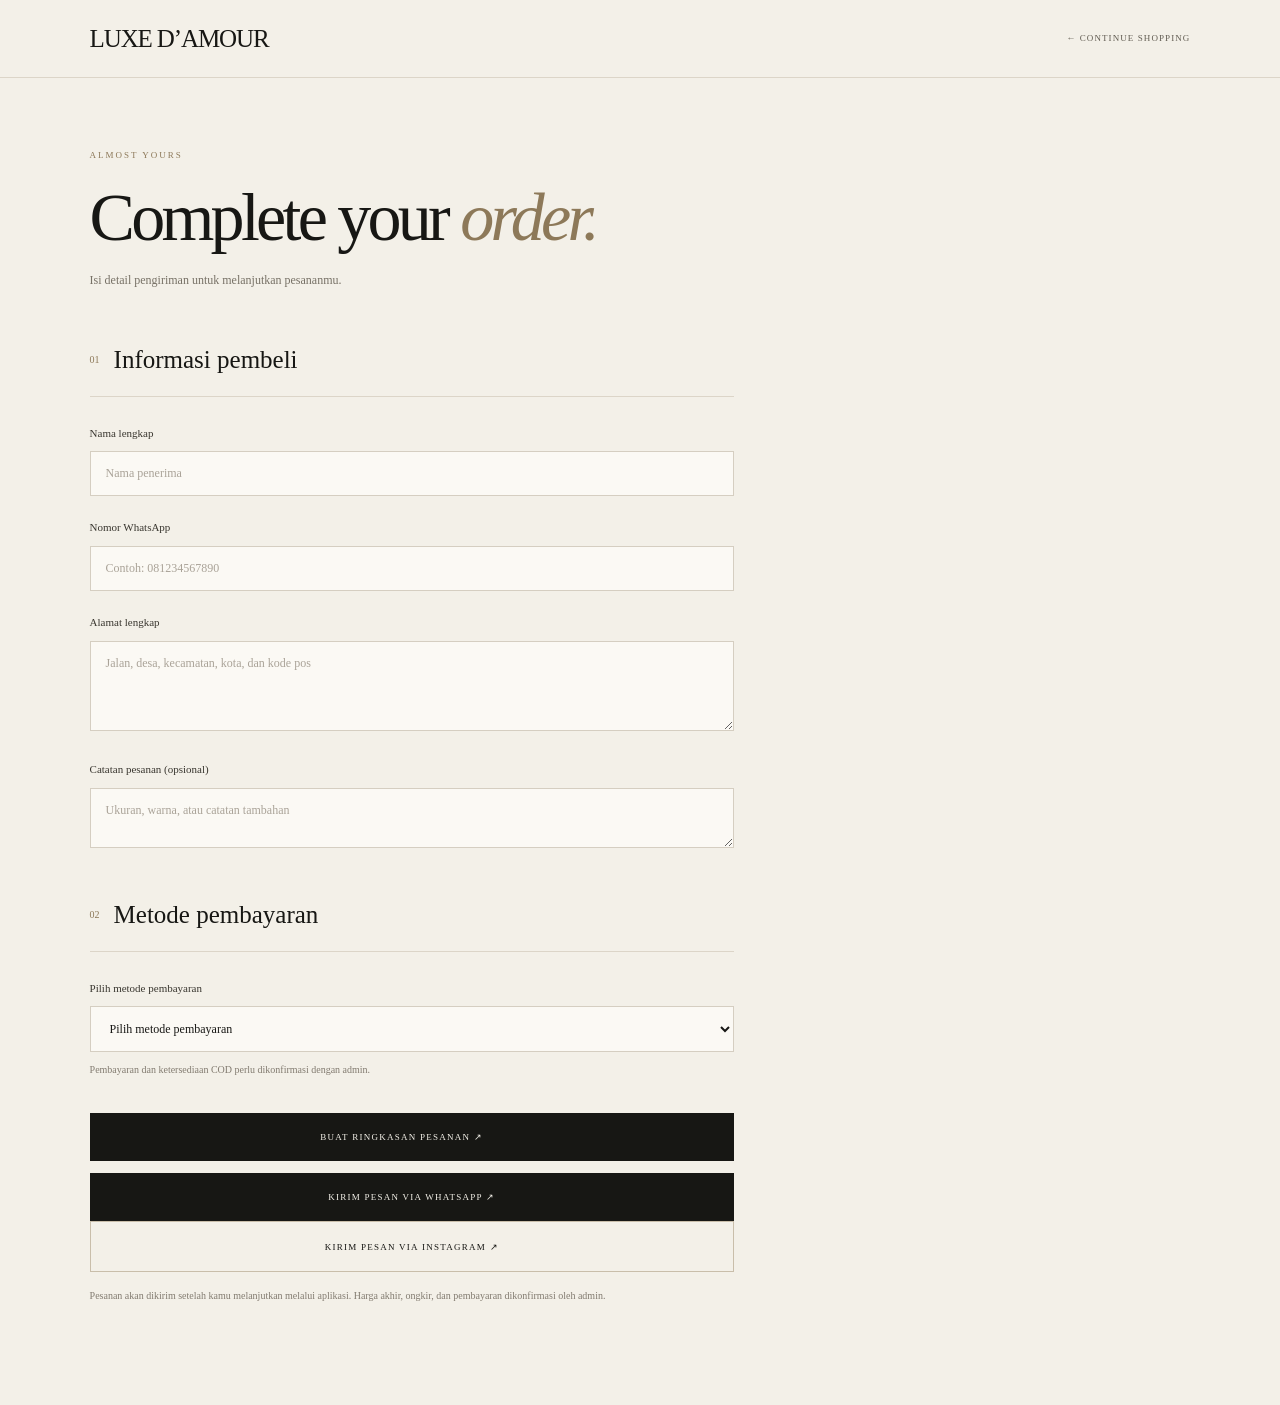
==== checkout.html @ 78acdd3e "Add files via upload" ====
<!DOCTYPE html>
<html lang="id">
<head>
  <meta charset="UTF-8">
  <meta name="viewport" content="width=device-width, initial-scale=1.0">

  <title>Checkout | LUXE D’AMOUR</title>

  <link rel="preconnect" href="https://fonts.googleapis.com">
  <link href="https://fonts.googleapis.com/css2?family=DM+Sans:wght@400;500;600&family=Playfair+Display:wght@400;500&display=swap" rel="stylesheet">

  <link rel="stylesheet" href="style.css">
  <script src="checkout.js" defer></script>
</head>

<body class="checkout-page">

  <header class="checkout-header">
    <a href="./index.html" class="logo">LUXE D’AMOUR</a>

    <a href="./index.html#shop" class="back-to-shop">
      ← CONTINUE SHOPPING
    </a>
  </header>

  <main class="checkout-container">

    <div class="checkout-intro">
      <p class="eyebrow">ALMOST YOURS</p>
      <h1>Complete your <em>order.</em></h1>
      <p>Isi detail pengiriman untuk melanjutkan pesananmu.</p>
    </div>

    <div class="checkout-layout">

      <section class="checkout-form-section">
        <div class="checkout-section-heading">
          <span>01</span>
          <h2>Informasi pembeli</h2>
        </div>

        <form id="checkout-form">

          <div class="form-field">
            <label for="buyer-name">Nama lengkap</label>
            <input
              id="buyer-name"
              name="name"
              type="text"
              placeholder="Nama penerima"
              autocomplete="name"
              required
            >
          </div>

          <div class="form-field">
            <label for="buyer-phone">Nomor WhatsApp</label>
            <input
              id="buyer-phone"
              name="phone"
              type="tel"
              placeholder="Contoh: 081234567890"
              autocomplete="tel"
              required
            >
          </div>

          <div class="form-field">
            <label for="buyer-address">Alamat lengkap</label>
            <textarea
              id="buyer-address"
              name="address"
              rows="4"
              placeholder="Jalan, desa, kecamatan, kota, dan kode pos"
              autocomplete="street-address"
              required
            ></textarea>
          </div>

          <div class="form-field">
            <label for="buyer-note">Catatan pesanan (opsional)</label>
            <textarea
              id="buyer-note"
              name="note"
              rows="2"
              placeholder="Ukuran, warna, atau catatan tambahan"
            ></textarea>
          </div>

          <div class="checkout-section-heading payment-heading">
            <span>02</span>
            <h2>Metode pembayaran</h2>
          </div>

          <div class="form-field">
            <label for="payment-method">Pilih metode pembayaran</label>
            <select
              id="payment-method"
              name="payment"
              required
            >
              <option value="">Pilih metode pembayaran</option>
              <option value="Transfer bank">Transfer bank</option>
              <option value="E-wallet">E-wallet</option>
              <option value="COD (konfirmasi terlebih dahulu)">
                COD (konfirmasi terlebih dahulu)
              </option>
            </select>
            <p class="field-note">
              Pembayaran dan ketersediaan COD perlu dikonfirmasi dengan admin.
            </p>
          </div>

          <button
            type="submit"
            id="place-order"
            class="button place-order-button"
          >
            BUAT RINGKASAN PESANAN ↗
          
<div class="checkout-actions">
  <button
    type="submit"
    class="button place-order-button"
  >
    <span>KIRIM PESAN VIA WHATSAPP ↗</span>
  </button>

  <button
    type="button"
    id="instagram-order"
    class="button instagram-order-button"
  >
    KIRIM PESAN VIA INSTAGRAM ↗
  </button>
</div>

<p class="checkout-disclaimer">
  Pesanan akan dikirim setelah kamu melanjutkan melalui aplikasi.
  Harga akhir, ongkir, dan pembayaran dikonfirmasi oleh admin.
</p>
---- style.css ----
css
/* =================================
   LUXE D'AMOUR — LUXURY STREETWEAR
   ================================= */

:root {
  --black: #0a0a09;
  --ivory: #f1eee7;
  --gray: #aaa69e;
  --line: rgba(241, 238, 231, 0.17);
  --gold: #a18b69;
  --serif: "Playfair Display", Georgia, serif;
  --sans: "DM Sans", Arial, sans-serif;
}

* {
  box-sizing: border-box;
  margin: 0;
  padding: 0;
}

html {
  scroll-behavior: smooth;
  scroll-padding-top: 100px;
}

body {
  background: var(--black);
  color: var(--ivory);
  font-family: var(--sans);
  font-size: 14px;
  line-height: 1.6;
}

body.no-scroll {
  overflow: hidden;
}

a {
  color: inherit;
  text-decoration: none;
}

button,
select {
  font: inherit;
}

button {
  color: inherit;
}

button:focus-visible,
a:focus-visible,
select:focus-visible {
  outline: 2px solid var(--gold);
  outline-offset: 4px;
}

.announcement {
  min-height: 29px;
  display: flex;
  align-items: center;
  justify-content: center;
  padding: 7px 12px;
  background: var(--ivory);
  color: var(--black);
  font-size: 9px;
  letter-spacing: 0.19em;
  text-align: center;
}

/* NAVIGATION */

.site-header {
  height: 78px;
  padding: 0 7%;
  display: flex;
  justify-content: space-between;
  align-items: center;
  gap: 24px;
  position: sticky;
  top: 0;
  z-index: 20;
  background: rgba(10, 10, 9, 0.96);
  border-bottom: 1px solid var(--line);
  backdrop-filter: blur(15px);
}

.logo {
  font-family: var(--serif);
  font-size: 25px;
  letter-spacing: -0.045em;
  white-space: nowrap;
}

.navigation {
  display: flex;
  align-items: center;
  gap: 34px;
}

.navigation a,
.cart-button {
  font-size: 9px;
  letter-spacing: 0.16em;
}

.navigation a {
  color: #c4c0b8;
  transition: color 0.2s ease;
}

.navigation a:hover {
  color: var(--ivory);
}

.cart-button {
  background: none;
  border: 0;
  cursor: pointer;
  white-space: nowrap;
}

.mobile-menu-toggle {
  display: none;
}

/* BUTTONS */

.button {
  min-height: 48px;
  padding: 0 22px;
  display: inline-flex;
  align-items: center;
  justify-content: center;
  gap: 20px;
  background: var(--ivory);
  color: var(--black);
  border: 1px solid var(--ivory);
  font-size: 9px;
  letter-spacing: 0.14em;
  cursor: pointer;
  transition:
    background 0.2s ease,
    color 0.2s ease,
    border-color 0.2s ease;
}

.button:hover {
  background: transparent;
  color: var(--ivory);
}

.button:disabled {
  opacity: 0.45;
  cursor: not-allowed;
}

/* HERO */

.hero {
  min-height: 620px;
  height: min(760px, calc(100svh - 107px));
  position: relative;
  display: flex;
  align-items: center;
  overflow: hidden;
}

.hero-image {
  position: absolute;
  inset: 0;
  background-image:
    url("https://images.unsplash.com/photo-1523398002811-999ca8dec234?auto=format&fit=crop&w=2200&q=90");
  background-size: cover;
  background-position: center 45%;
  filter: grayscale(1);
  transform: scale(1.01);
}

.hero::before {
  content: "";
  position: absolute;
  inset: 0;
  z-index: 1;
  background:
    linear-gradient(
      90deg,
      rgba(0, 0, 0, 0.84),
      rgba(0, 0, 0, 0.5) 40%,
      rgba(0, 0, 0, 0.05) 100%
    ),
    linear-gradient(
      0deg,
      rgba(0, 0, 0, 0.35),
      transparent 40%
    );
}

.hero-content {
  position: relative;
  z-index: 2;
  margin-left: 7%;
  padding: 50px 0;
  max-width: 650px;
}

.eyebrow {
  margin-bottom: 17px;
  color: #c3bfb5;
  font-size: 9px;
  letter-spacing: 0.22em;
  text-transform: uppercase;
}

.hero h1 {
  margin-bottom: 25px;
  font-family: var(--serif);
  font-size: clamp(55px, 7.5vw, 100px);
  font-weight: 400;
  line-height: 0.99;
  letter-spacing: -0.06em;
}

.hero h1 em,
.story h2 em {
  color: #d0c9bc;
  font-weight: 400;
}

.hero-description {
  margin-bottom: 30px;
  color: #e3dfd6;
  font-size: 11px;
  line-height: 2;
  letter-spacing: 0.16em;
  text-transform: uppercase;
}

.hero-caption {
  position: absolute;
  z-index: 2;
  top: 17%;
  right: 7%;
  font-size: 9px;
  line-height: 2.2;
  letter-spacing: 0.18em;
  text-align: right;
}

/* PRODUCT SECTION */

.section-wrap {
  padding: 100px 7%;
}

.section-heading {
  margin-bottom: 36px;
  display: flex;
  justify-content: space-between;
  align-items: end;
  gap: 25px;
}

.section-heading h2,
.story h2 {
  font-family: var(--serif);
  font-size: clamp(39px, 4.8vw, 60px);
  font-weight: 400;
  line-height: 1.12;
  letter-spacing: -0.05em;
}

.section-heading h2 span {
  color: var(--gold);
}

.muted {
  margin-top: 13px;
  color: var(--gray);
  font-size: 12px;
}

#product-filter {
  padding: 12px 30px 12px 13px;
  border: 1px solid var(--line);
  background: var(--black);
  color: var(--ivory);
  font-size: 10px;
  cursor: pointer;
}

#product-filter option {
  background: var(--black);
}

.product-grid {
  display: grid;
  grid-template-columns: repeat(4, minmax(0, 1fr));
  gap: 18px;
}

.product-card {
  min-width: 0;
}

.product-card[hidden] {
  display: none;
}

.product-image {
  position: relative;
  display: block;
  width: 100%;
  aspect-ratio: 3 / 4;
  overflow: hidden;
  border: 0;
  background-color: #1b1b19;
  background-position: center;
  background-size: cover;
  cursor: pointer;
  transition: filter 0.25s ease;
}

.product-image:hover {
  filter: brightness(1.12);
}

.product-image::after {
  content: "";
  position: absolute;
  inset: 0;
  background: linear-gradient(
    0deg,
    rgba(0, 0, 0, 0.4),
    transparent 35%
  );
  pointer-events: none;
}

.image-tee {
  background-image:
    url("https://images.unsplash.com/photo-1521572163474-6864f9cf17ab?auto=format&fit=crop&w=900&q=85");
}

.image-hoodie {
  background-image:
    url("https://images.unsplash.com/photo-1556821840-3a63f95609a7?auto=format&fit=crop&w=900&q=85");
}

.image-jacket {
  background-image:
    url("https://images.unsplash.com/photo-1551028719-00167b16eac5?auto=format&fit=crop&w=900&q=85");
}

.image-cap {
  background-image:
    url("https://images.unsplash.com/photo-1588850561407-ed78c282e89b?auto=format&fit=crop&w=900&q=85");
}

.product-label {
  position: absolute;
  z-index: 2;
  top: 12px;
  left: 12px;
  padding: 6px 9px;
  background: var(--ivory);
  color: var(--black);
  font-size: 8px;
  letter-spacing: 0.1em;
}

.quick-add {
  position: absolute;
  z-index: 2;
  right: 12px;
  bottom: 12px;
  left: 12px;
  padding: 12px 8px;
  background: var(--ivory);
  color: var(--black);
  font-size: 9px;
  letter-spacing: 0.13em;
  opacity: 0;
  transform: translateY(7px);
  transition:
    opacity 0.2s ease,
    transform 0.2s ease;
}

.product-image:hover .quick-add,
.product-image:focus-visible .quick-add {
  opacity: 1;
  transform: translateY(0);
}

.product-info {
  padding-top: 13px;
  display: flex;
  justify-content: space-between;
  align-items: start;
  gap: 10px;
}

.product-info h3 {
  font-size: 12px;
  font-weight: 500;
}

.product-info p {
  margin-top: 4px;
  color: var(--gray);
  font-size: 10px;
}

.product-info > span {
  font-size: 11px;
  white-space: nowrap;
}

.add-link {
  width: 100%;
  margin-top: 13px;
  padding: 12px 0;
  display: block;
  border: 0;
  border-bottom: 1px solid var(--line);
  background: transparent;
  color: #d6d2ca;
  text-align: left;
  font-size: 9px;
  letter-spacing: 0.14em;
  cursor: pointer;
  transition: color 0.2s ease;
}

.add-link:hover {
  color: var(--gold);
}

/* BRAND STORY */

.story {
  border-top: 1px solid var(--line);
  text-align: center;
  background:
    radial-gradient(
      ellipse at center,
      rgba(161, 139, 105, 0.08),
      transparent 65%
    );
}

.story h2 {
  margin-bottom: 18px;
  font-size: clamp(45px, 6vw, 75px);
}

.story .muted {
  max-width: 470px;
  margin: 0 auto 28px;
  line-height: 1.9;
}

/* FOOTER */

.footer {
  padding: 35px 7% 20px;
  border-top: 1px solid var(--line);
  display: flex;
  align-items: center;
  justify-content: space-between;
  flex-wrap: wrap;
  gap: 20px;
}

.footer .logo {
  font-size: 23px;
}

.footer > p,
.footer > a:not(.logo) {
  color: #c4c0b8;
  font-size: 10px;
}

.footer-bottom {
  flex-basis: 100%;
  padding-top: 18px;
  border-top: 1px solid var(--line);
  color: #88867f;
  font-size: 8px;
  letter-spacing: 0.14em;
}


/* CART DRAWER — SIMPLE IVORY LUXURY */

.overlay {
  position: fixed;
  inset: 0;
  z-index: 40;
  background: rgba(20, 20, 18, 0.38);
  opacity: 0;
  visibility: hidden;
  transition: opacity 0.25s ease, visibility 0.25s ease;
}

.overlay.is-visible {
  opacity: 1;
  visibility: visible;
}

.cart-panel {
  position: fixed;
  z-index: 41;
  top: 0;
  right: 0;
  bottom: 0;
  width: min(430px, 100%);
  padding: 30px;
  display: flex;
  flex-direction: column;
  background: #f7f5ef;
  color: #171714;
  border-left: 1px solid #e5e1d8;
  box-shadow: -10px 0 35px rgba(0, 0, 0, 0.08);
  transform: translateX(102%);
  transition: transform 0.3s ease;
}

.cart-panel.is-open {
  transform: translateX(0);
}

.cart-panel .eyebrow {
  color: #827b70;
  font-size: 9px;
  letter-spacing: 0.18em;
}

.cart-heading {
  display: flex;
  justify-content: space-between;
  align-items: center;
  padding-bottom: 22px;
  border-bottom: 1px solid #ded9cf;
}

.cart-heading h2 {
  font-family: var(--serif);
  font-size: 30px;
  font-weight: 400;
  letter-spacing: -0.04em;
}

.close-cart {
  width: 36px;
  height: 36px;
  display: grid;
  place-items: center;
  border: 1px solid #ded9cf;
  border-radius: 50%;
  background: transparent;
  color: #171714;
  font-size: 25px;
  cursor: pointer;
  transition: background 0.2s ease, color 0.2s ease;
}

.close-cart:hover {
  background: #171714;
  color: #f7f5ef;
}

.cart-items {
  flex: 1;
  overflow-y: auto;
  padding: 8px 0;
}

.empty-cart {
  min-height: 250px;
  display: flex;
  flex-direction: column;
  align-items: center;
  justify-content: center;
  color: #777166;
  text-align: center;
}

.empty-cart p {
  margin-bottom: 12px;
  font-family: var(--serif);
  font-size: 25px;
  color: #171714;
}

.empty-cart a {
  color: #615b51;
  font-size: 9px;
  letter-spacing: 0.12em;
  text-decoration: underline;
  text-underline-offset: 4px;
}

.cart-row {
  padding: 20px 0;
  display: grid;
  grid-template-columns: 1fr auto;
  gap: 12px;
  border-bottom: 1px solid #e2ddd3;
}

.cart-row-name {
  margin-bottom: 5px;
  color: #171714;
  font-size: 13px;
  font-weight: 500;
}

.cart-row-price,
.cart-line-total {
  color: #777166;
  font-size: 11px;
}

.cart-line-total {
  color: #171714;
  white-space: nowrap;
}

.quantity-control {
  margin-top: 12px;
  display: flex;
  align-items: center;
  gap: 12px;
}

.quantity-control button {
  width: 29px;
  height: 29px;
  border: 1px solid #ded9cf;
  border-radius: 50%;
  background: transparent;
  color: #171714;
  cursor: pointer;
  transition: background 0.2s ease, color 0.2s ease;
}

.quantity-control button:hover {
  background: #171714;
  color: #f7f5ef;
}

.quantity-control span {
  min-width: 14px;
  color: #171714;
  font-size: 12px;
  text-align: center;
}

.remove-item {
  margin-top: 10px;
  padding: 3px 0;
  border: 0;
  background: transparent;
  color: #827b70;
  font-size: 10px;
  cursor: pointer;
  text-decoration: underline;
  text-underline-offset: 3px;
}

.remove-item:hover {
  color: #171714;
}

.cart-footer {
  padding-top: 22px;
  border-top: 1px solid #ded9cf;
}

.cart-total-row {
  margin-bottom: 20px;
  display: flex;
  justify-content: space-between;
  align-items: center;
  color: #615b51;
  font-size: 12px;
}

.cart-total-row strong {
  color: #171714;
  font-size: 16px;
  font-weight: 500;
}

.cart-panel .checkout-button {
  width: 100%;
  min-height: 51px;
  background: #171714;
  color: #f7f5ef;
  border: 1px solid #171714;
}

.cart-panel .checkout-button:hover:not(:disabled) {
  background: transparent;
  color: #171714;
}

.cart-panel .checkout-button:disabled {
  opacity: 0.45;
  cursor: not-allowed;
}

@media (max-width: 480px) {
  .cart-panel {
    padding: 24px 20px;
  }

  .cart-heading h2 {
    font-size: 27px;
  }
}



/* TOAST MESSAGE */

.toast {
  position: fixed;
  z-index: 60;
  left: 50%;
  bottom: 25px;
  max-width: calc(100% - 30px);
  padding: 13px 20px;
  background: var(--ivory);
  color: var(--black);
  font-size: 11px;
  text-align: center;
  opacity: 0;
  pointer-events: none;
  transform: translate(-50%, 15px);
  transition: 0.2s ease;
}

.toast.show {
  opacity: 1;
  transform: translate(-50%, 0);
}

.visually-hidden {
  position: absolute;
  width: 1px;
  height: 1px;
  padding: 0;
  margin: -1px;
  overflow: hidden;
  clip: rect(0, 0, 0, 0);
  white-space: nowrap;
  border: 0;
}

/* MOBILE */

@media (hover: none) {
  .quick-add {
    opacity: 1;
    transform: none;
  }
}

@media (max-width: 900px) {
  .site-header {
    padding: 0 5%;
  }

  .navigation {
    gap: 18px;
  }

  .logo {
    font-size: 21px;
  }

  .section-wrap {
    padding: 75px 5%;
  }

  .product-grid {
    grid-template-columns: repeat(2, minmax(0, 1fr));
    gap: 28px 15px;
  }
}

@media (max-width: 620px) {
  .site-header {
    height: 66px;
    gap: 10px;
  }

  .logo {
    font-size: 18px;
  }

  .navigation {
    gap: 12px;
  }

  .navigation a {
    font-size: 8px;
    letter-spacing: 0.06em;
  }

  .cart-button {
    font-size: 8px;
    letter-spacing: 0.05em;
  }

  .hero {
    height: 690px;
    min-height: 0;
    max-height: calc(100svh - 95px);
    align-items: end;
  }

  .hero-image {
    background-position: 57% center;
  }

  .hero::before {
    background: linear-gradient(
      0deg,
      rgba(0, 0, 0, 0.9),
      rgba(0, 0, 0, 0.25) 85%
    );
  }

  .hero-content {
    margin: 0;
    padding: 0 7% 75px;
  }

  .hero h1 {
    font-size: clamp(48px, 13vw, 72px);
  }

  .hero-caption {
    top: 25px;
    right: 7%;
    font-size: 8px;
  }

  .section-wrap {
    padding: 65px 5%;
  }

  .section-heading {
    align-items: start;
    flex-direction: column;
  }

  .section-heading h2 {
    font-size: 43px;
  }

  .product-grid {
    gap: 25px 11px;
  }

  .product-info {
    flex-direction: column;
    gap: 4px;
  }

  .product-info h3 {
    font-size: 11px;
  }

  .product-info p {
    font-size: 9px;
  }

  .product-info > span {
    font-size: 10px;
  }

  .quick-add {
    right: 6px;
    bottom: 6px;
    left: 6px;
    padding: 10px 4px;
    font-size: 8px;
  }

  .product-label {
    top: 7px;
    left: 7px;
    padding: 5px;
    font-size: 7px;
  }

  .story h2 {
    font-size: 48px;
  }

  .footer {
    gap: 12px;
  }

  .footer .logo {
    font-size: 19px;
  }

  .footer > p {
    flex-basis: 100%;
    order: 3;
  }

  .footer-bottom {
    line-height: 1.8;
  }

  .cart-panel {
    padding: 22px;
  }
}

/* =================================
   CHECKOUT — IVORY LUXURY
   ================================= */

.checkout-page {
  min-height: 100vh;
  background: #f7f5ef;
  color: #171714;
}

.checkout-header {
  min-height: 78px;
  padding: 18px 7%;
  display: flex;
  align-items: center;
  justify-content: space-between;
  gap: 20px;
  border-bottom: 1px solid #e2ddd3;
}

.checkout-header .logo,
.checkout-footer .logo {
  color: #171714;
}

.back-to-shop {
  color: #625d53;
  font-size: 9px;
  letter-spacing: 0.12em;
}

.back-to-shop:hover {
  color: #171714;
}

.checkout-container {
  width: min(1120px, 86%);
  margin: 0 auto;
  padding: 70px 0 100px;
}

.checkout-intro {
  margin-bottom: 50px;
}

.checkout-intro .eyebrow,
.order-summary .eyebrow {
  color: #827b70;
}

.checkout-intro h1 {
  font-family: var(--serif);
  font-size: clamp(42px, 6vw, 68px);
  font-weight: 400;
  letter-spacing: -0.055em;
  line-height: 1.12;
}

.checkout-intro h1 em {
  color: #8e8069;
  font-weight: 400;
}

.checkout-intro > p:last-child {
  margin-top: 15px;
  color: #777166;
  font-size: 12px;
}

.checkout-layout {
  display: grid;
  grid-template-columns: minmax(0, 1.25fr) minmax(280px, 0.75fr);
  align-items: start;
  gap: 70px;
}

.checkout-section-heading {
  margin-bottom: 28px;
  padding-bottom: 16px;
  display: flex;
  align-items: center;
  gap: 14px;
  border-bottom: 1px solid #ded9cf;
}

.checkout-section-heading > span {
  color: #8e8069;
  font-size: 10px;
}

.checkout-section-heading h2,
.order-summary h2 {
  font-family: var(--serif);
  font-size: 25px;
  font-weight: 400;
}

.form-field {
  margin-bottom: 23px;
}

.form-field label {
  display: block;
  margin-bottom: 9px;
  color: #39362f;
  font-size: 11px;
  font-weight: 500;
}

.form-field input,
.form-field textarea,
.form-field select {
  width: 100%;
  padding: 14px 15px;
  border: 1px solid #ded9cf;
  border-radius: 0;
  outline: none;
  background: #fbfaf6;
  color: #171714;
  font-family: var(--sans);
  font-size: 12px;
  transition: border-color 0.2s ease;
}

.form-field input:focus,
.form-field textarea:focus,
.form-field select:focus {
  border-color: #8e8069;
}

.form-field textarea {
  resize: vertical;
}

.form-field input::placeholder,
.form-field textarea::placeholder {
  color: #aaa398;
}

.payment-heading {
  margin-top: 40px;
}

.field-note {
  margin-top: 9px;
  color: #827b70;
  font-size: 10px;
  line-height: 1.7;
}

.checkout-page .place-order-button {
  width: 100%;
  margin-top: 12px;
  background: #171714;
  color: #f7f5ef;
  border-color: #171714;
}

.checkout-page .place-order-button:hover {
  background: transparent;
  color: #171714;
}

.checkout-disclaimer {
  margin-top: 15px;
  color: #827b70;
  font-size: 10px;
  line-height: 1.8;
}

.order-summary {
  padding: 28px;
  border: 1px solid #e2ddd3;
  background: #fbfaf6;
}

.order-summary h2 {
  margin: 4px 0 24px;
  font-size: 29px;
}

.checkout-items {
  border-top: 1px solid #e2ddd3;
}

.checkout-item {
  padding: 18px 0;
  display: flex;
  justify-content: space-between;
  align-items: start;
  gap: 15px;
  border-bottom: 1px solid #e2ddd3;
}

.checkout-item-name {
  color: #171714;
  font-size: 12px;
}

.checkout-item-detail {
  margin-top: 5px;
  color: #827b70;
  font-size: 10px;
}

.checkout-item-price {
  color: #171714;
  font-size: 11px;
  white-space: nowrap;
}

.summary-total {
  margin-top: 22px;
  display: flex;
  justify-content: space-between;
  align-items: center;
  gap: 12px;
  font-size: 12px;
}

.summary-total strong {
  font-size: 16px;
  font-weight: 500;
}

.shipping-note {
  margin-top: 13px;
  color: #827b70;
  font-size: 10px;
  line-height: 1.8;
}

.edit-cart-link {
  display: inline-block;
  margin-top: 24px;
  color: #625d53;
  font-size: 10px;
  text-decoration: underline;
  text-underline-offset: 4px;
}

.checkout-footer {
  padding: 28px 7%;
  display: flex;
  justify-content: space-between;
  align-items: center;
  flex-wrap: wrap;
  gap: 15px;
  border-top: 1px solid #e2ddd3;
}

.checkout-footer .logo {
  font-size: 20px;
}

.checkout-footer p,
.checkout-footer > span {
  color: #827b70;
  font-size: 9px;
  letter-spacing: 0.1em;
}

@media (max-width: 760px) {
  .checkout-header {
    padding: 18px 5%;
  }

  .checkout-header .logo {
    font-size: 18px;
  }

  .back-to-shop {
    font-size: 8px;
  }

  .checkout-container {
    width: 90%;
    padding: 50px 0 65px;
  }

  .checkout-intro {
    margin-bottom: 35px;
  }

  .checkout-layout {
    grid-template-columns: 1fr;
    gap: 40px;
  }

  .order-summary {
    padding: 22px;
  }

  .checkout-footer {
    padding: 25px 5%;
  }
}

/* CHECKOUT CONTACT BUTTONS */

.checkout-actions {
  display: grid;
  gap: 12px;
  margin-top: 18px;
}

.checkout-actions .place-order-button {
  margin-top: 0;
}

.checkout-page .instagram-order-button {
  width: 100%;
  min-height: 51px;
  background: transparent;
  color: #171714;
  border: 1px solid #c9c2b6;
}

.checkout-page .instagram-order-button:hover {
  background: #eae6dd;
  border-color: #171714;
}

.checkout-page .checkout-disclaimer {
  margin-top: 15px;
}

/* HEADER — LOGO DAN BAG WARNA IVORY */
.site-header .wordmark,
.site-header .wordmark span,
.site-header .header-actions,
.site-header .header-actions a,
.site-header .header-actions button,
.site-header .nav-link {
  color: #f1eee7 !important;
}

/* Angka pada keranjang */
.site-header .cart-count {
  background: #f1eee7;
  color: #0a0a09 !important;
  border: 1px solid #f1eee7;
}

/* Efek hover menu */
.site-header .nav-link:hover {
  color: #c7bda9 !important;
}

/* ==========================================
   LUXE D'AMOUR — WARM LUXURY COLOR UPDATE
   Tambahkan di bagian PALING BAWAH style.css
   ========================================== */

:root {
  --black: #11110F;
  --ivory: #F3F0E8;
  --gray: #AAA69D;
  --line: rgba(243, 240, 232, 0.15);
  --gold: #B7A17D;
}

/* Header: charcoal black with soft ivory typography */
.site-header {
  background: rgba(17, 17, 15, 0.97);
  border-bottom-color: rgba(243, 240, 232, 0.13);
}

.logo,
.navigation a,
.cart-button {
  color: var(--ivory);
}

.navigation a:hover,
.add-link:hover {
  color: var(--gold);
}

/* Announcement strip: warmer ivory */
.announcement {
  background: #E9E3D7;
  color: #171714;
}

/* Main buttons: ivory with a subtle champagne hover */
.button {
  background: #E9E3D7;
  color: #171714;
  border-color: #E9E3D7;
}

.button:hover {
  background: transparent;
  color: var(--ivory);
  border-color: var(--gold);
}

/* Product filter */
#product-filter {
  background: #171714;
  color: #F3F0E8;
  border-color: rgba(243, 240, 232, 0.22);
}

#product-filter option {
  background: #171714;
  color: #F3F0E8;
}

/* Product image cards: deeper charcoal */
.product-image {
  background-color: #20201C;
}

.product-label,
.quick-add {
  background: #E9E3D7;
  color: #171714;
}

.product-info h3,
.product-info > span {
  color: #F3F0E8;
}

.product-info p,
.add-link {
  color: #B8B2A7;
}

/* Story section: understated champagne glow */
.story {
  background:
    radial-gradient(
      ellipse at center,
      rgba(183, 161, 125, 0.10),
      transparent 68%
    );
}

.story h2 em,
.hero h1 em {
  color: #D7CBB7;
}

/* Cart drawer: warm ivory instead of stark white */
.cart-panel {
  background: #F3F0E8;
  color: #171714;
  border-left-color: #DCD5C8;
}

.cart-heading {
  border-bottom-color: #DCD5C8;
}

.cart-panel .eyebrow,
.cart-row-price,
.cart-line-total,
.remove-item,
.cart-total-row,
.empty-cart {
  color: #716B60;
}

.close-cart,
.quantity-control button {
  border-color: #D5CEC1;
  color: #171714;
}

.close-cart:hover,
.quantity-control button:hover {
  background: #171714;
  color: #F3F0E8;
}

.cart-row,
.cart-footer {
  border-color: #DCD5C8;
}

.cart-row-name,
.cart-total-row strong,
.empty-cart p,
.quantity-control span {
  color: #171714;
}

.cart-panel .checkout-button {
  background: #171714;
  color: #F3F0E8;
  border-color: #171714;
}

.cart-panel .checkout-button:hover:not(:disabled) {
  background: transparent;
  color: #171714;
  border-color: #171714;
}

/* Checkout: match the same warm ivory palette */
.checkout-page {
  background: #F3F0E8;
  color: #171714;
}

.checkout-header,
.checkout-footer {
  border-color: #DCD5C8;
}

.checkout-intro .eyebrow,
.order-summary .eyebrow,
.checkout-intro h1 em,
.checkout-section-heading > span {
  color: #8D7959;
}

.form-field input,
.form-field textarea,
.form-field select {
  background: #FBF9F4;
  color: #171714;
  border-color: #D5CEC1;
}

.form-field input:focus,
.form-field textarea:focus,
.form-field select:focus {
  border-color: #9D8763;
}

.order-summary {
  background: #FBF9F4;
  border-color: #DCD5C8;
}

.checkout-items,
.checkout-item,
.checkout-section-heading {
  border-color: #DCD5C8;
}

.checkout-page .place-order-button {
  background: #171714;
  color: #F3F0E8;
  border-color: #171714;
}

.checkout-page .place-order-button:hover {
  background: transparent;
  color: #171714;
}

.checkout-page .instagram-order-button {
  background: transparent;
  color: #171714;
  border-color: #C9BEAA;
}

.checkout-page .instagram-order-button:hover {
  background: #E9E3D7;
  border-color: #9D8763;
}

/* Toast: elegant light notification */
.toast {
  background: #E9E3D7;
  color: #171714;
  border: 1px solid #D5CEC1;
}

/* Keep the color palette comfortable on small screens */
@media (max-width: 620px) {
  .site-header {
    background: rgba(17, 17, 15, 0.98);
  }
}
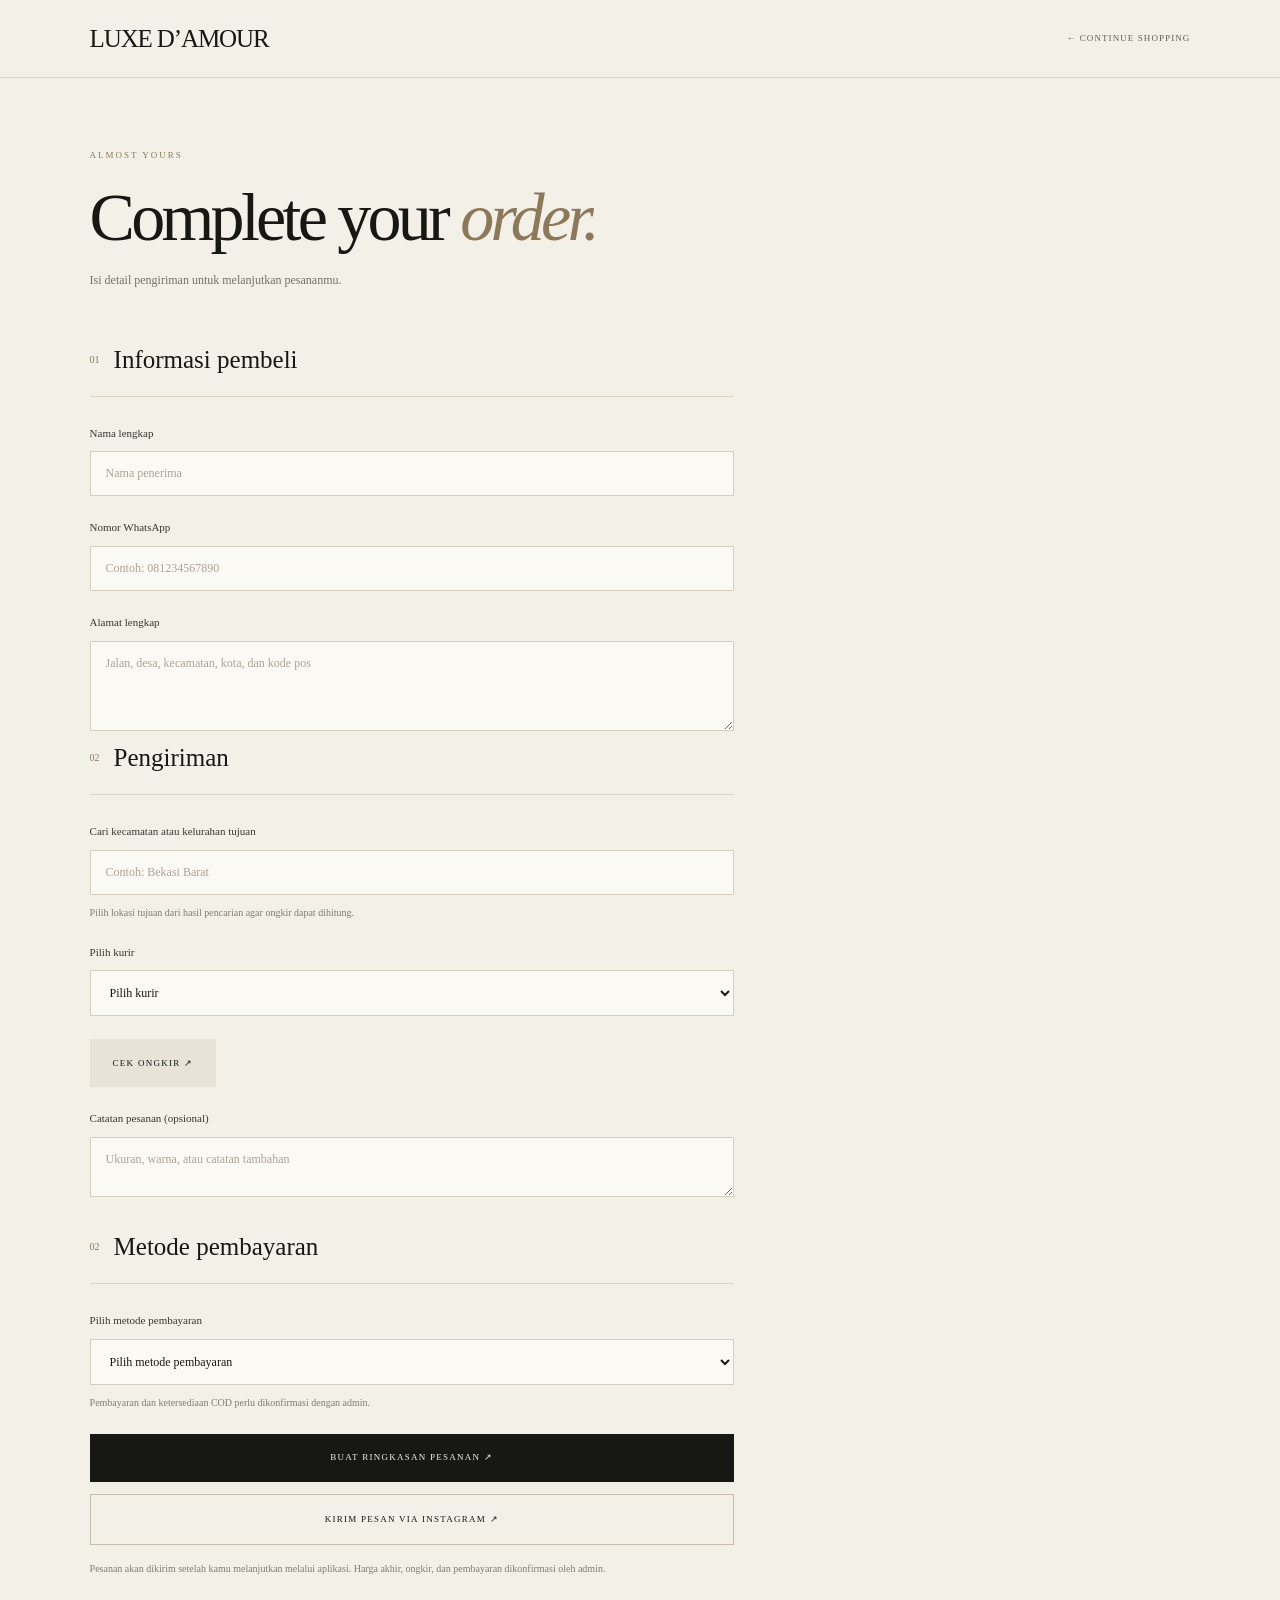
==== commit d23b8c26: "Enhance checkout form with shipping options Added shipping destination input and courier selection t" ====
--- a/checkout.html
+++ b/checkout.html
@@ -76,6 +76,43 @@
               autocomplete="street-address"
               required
             ></textarea>
+            <div class="checkout-section-heading">
+  <span>02</span>
+  <h2>Pengiriman</h2>
+</div>
+
+<div class="form-field">
+  <label for="shipping-destination">Cari kecamatan atau kelurahan tujuan</label>
+  <input
+    type="text"
+    id="shipping-destination"
+    placeholder="Contoh: Bekasi Barat"
+    autocomplete="off"
+  >
+  <div id="destination-results"></div>
+  <input type="hidden" id="destination-id">
+  <p class="field-note">
+    Pilih lokasi tujuan dari hasil pencarian agar ongkir dapat dihitung.
+  </p>
+</div>
+
+<div class="form-field">
+  <label for="shipping-courier">Pilih kurir</label>
+  <select id="shipping-courier">
+    <option value="">Pilih kurir</option>
+    <option value="jne">JNE</option>
+    <option value="jnt">J&T</option>
+    <option value="sicepat">SiCepat</option>
+    <option value="pos">POS Indonesia</option>
+    <option value="tiki">TIKI</option>
+  </select>
+</div>
+
+<button type="button" id="check-shipping" class="button">
+  CEK ONGKIR ↗
+</button>
+
+<div id="shipping-results"></div>
           </div>
 
           <div class="form-field">
@@ -85,10 +122,10 @@
               name="note"
               rows="2"
               placeholder="Ukuran, warna, atau catatan tambahan"
-            ></textarea>
+                        ></textarea>
           </div>
 
-          <div class="checkout-section-heading payment-heading">
+          <div class="checkout-section-heading">
             <span>02</span>
             <h2>Metode pembayaran</h2>
           </div>
@@ -112,19 +149,13 @@
             </p>
           </div>
 
-          <button
-            type="submit"
-            id="place-order"
-            class="button place-order-button"
-          >
-            BUAT RINGKASAN PESANAN ↗
-          
-<div class="checkout-actions">
+         <div class="checkout-actions">
   <button
     type="submit"
+    id="place-order"
     class="button place-order-button"
   >
-    <span>KIRIM PESAN VIA WHATSAPP ↗</span>
+    BUAT RINGKASAN PESANAN ↗
   </button>
 
   <button
@@ -140,3 +171,11 @@
   Pesanan akan dikirim setelah kamu melanjutkan melalui aplikasi.
   Harga akhir, ongkir, dan pembayaran dikonfirmasi oleh admin.
 </p>
+
+        </form>
+      </section>
+    </div>
+  </main>
+
+</body>
+</html>
